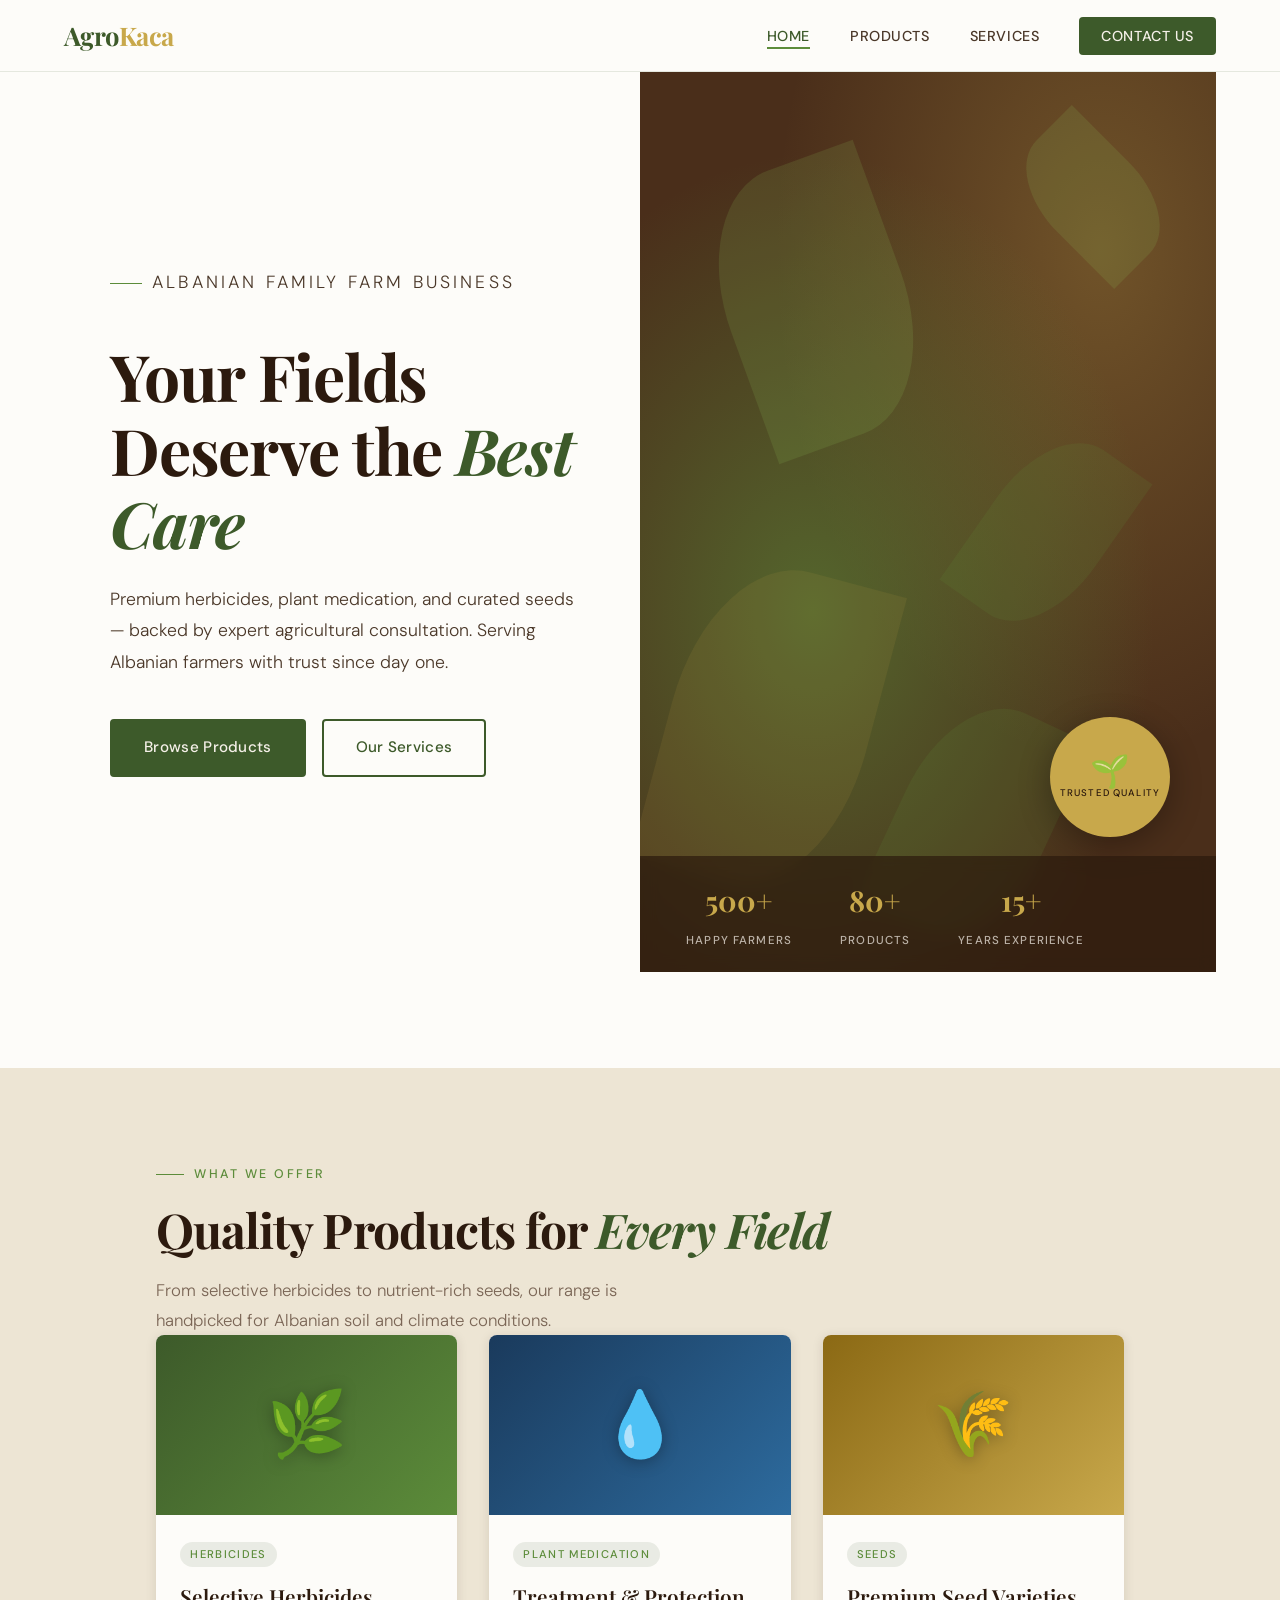
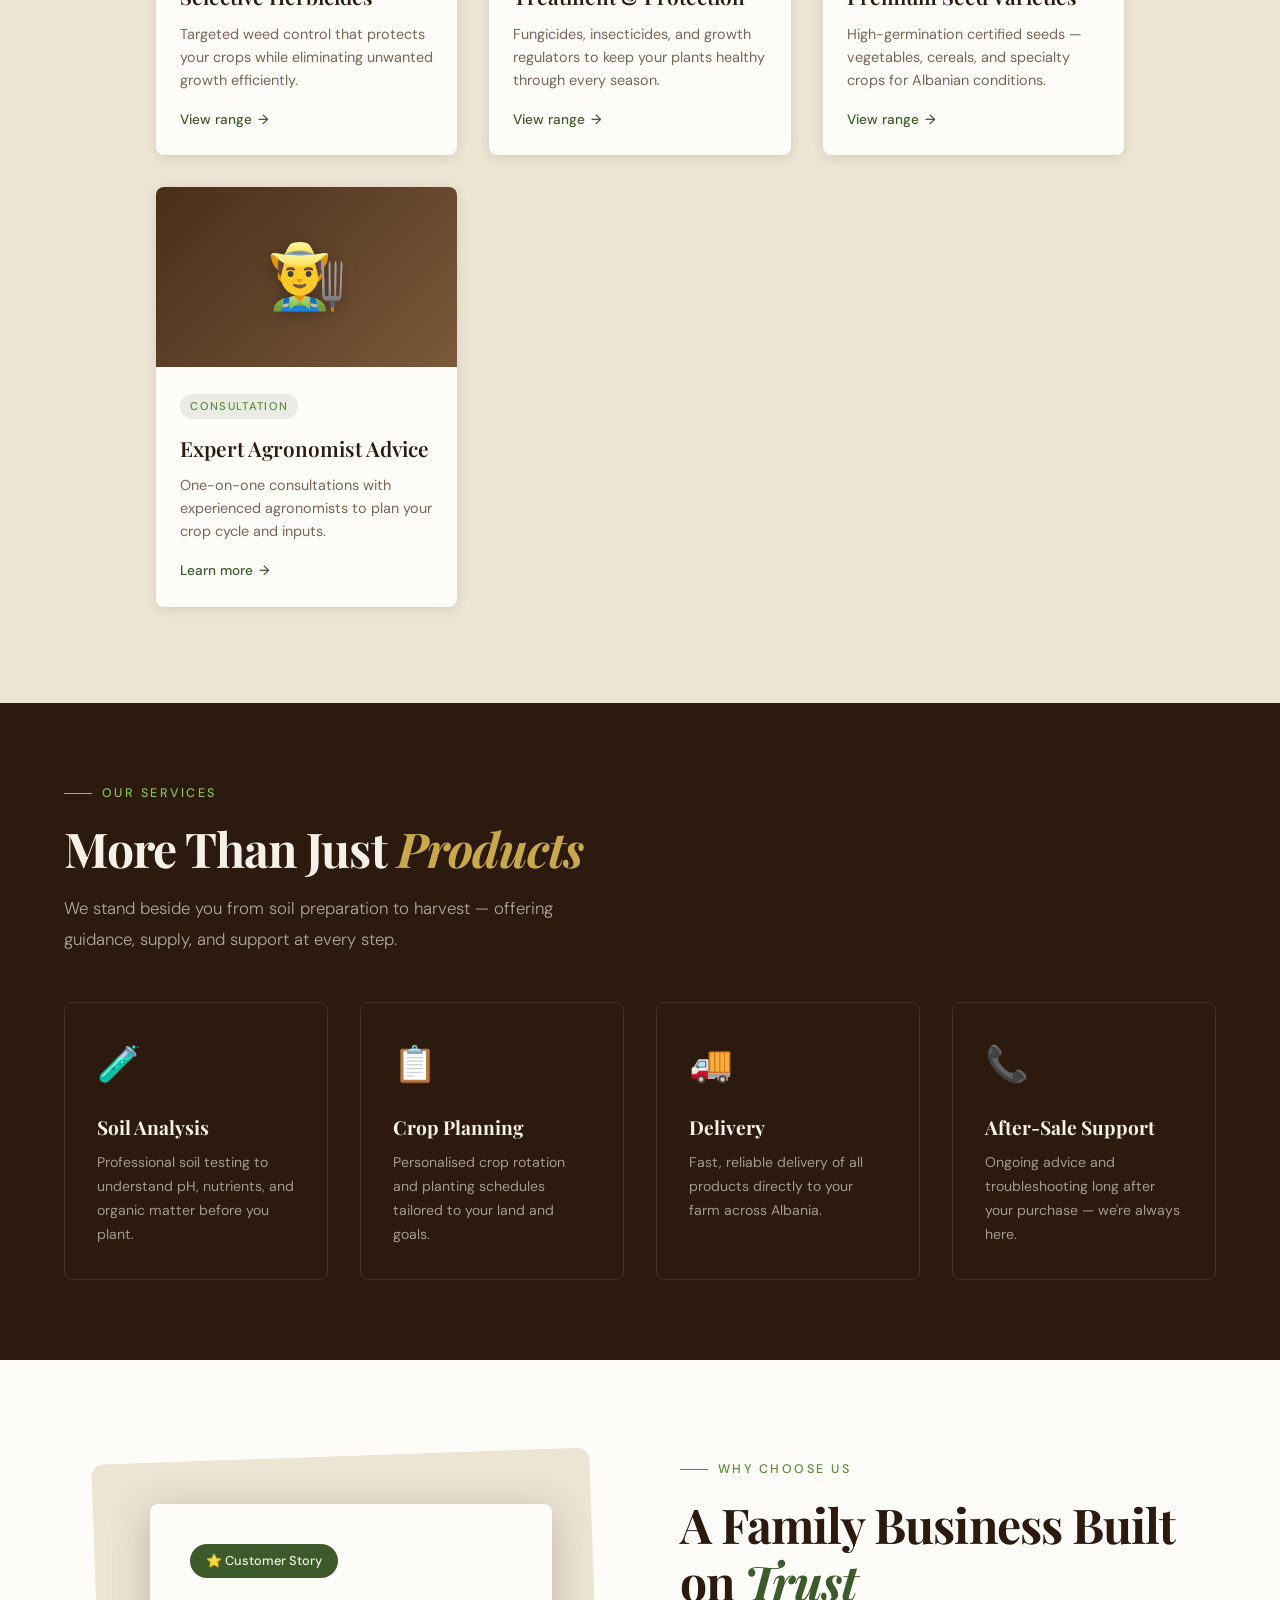
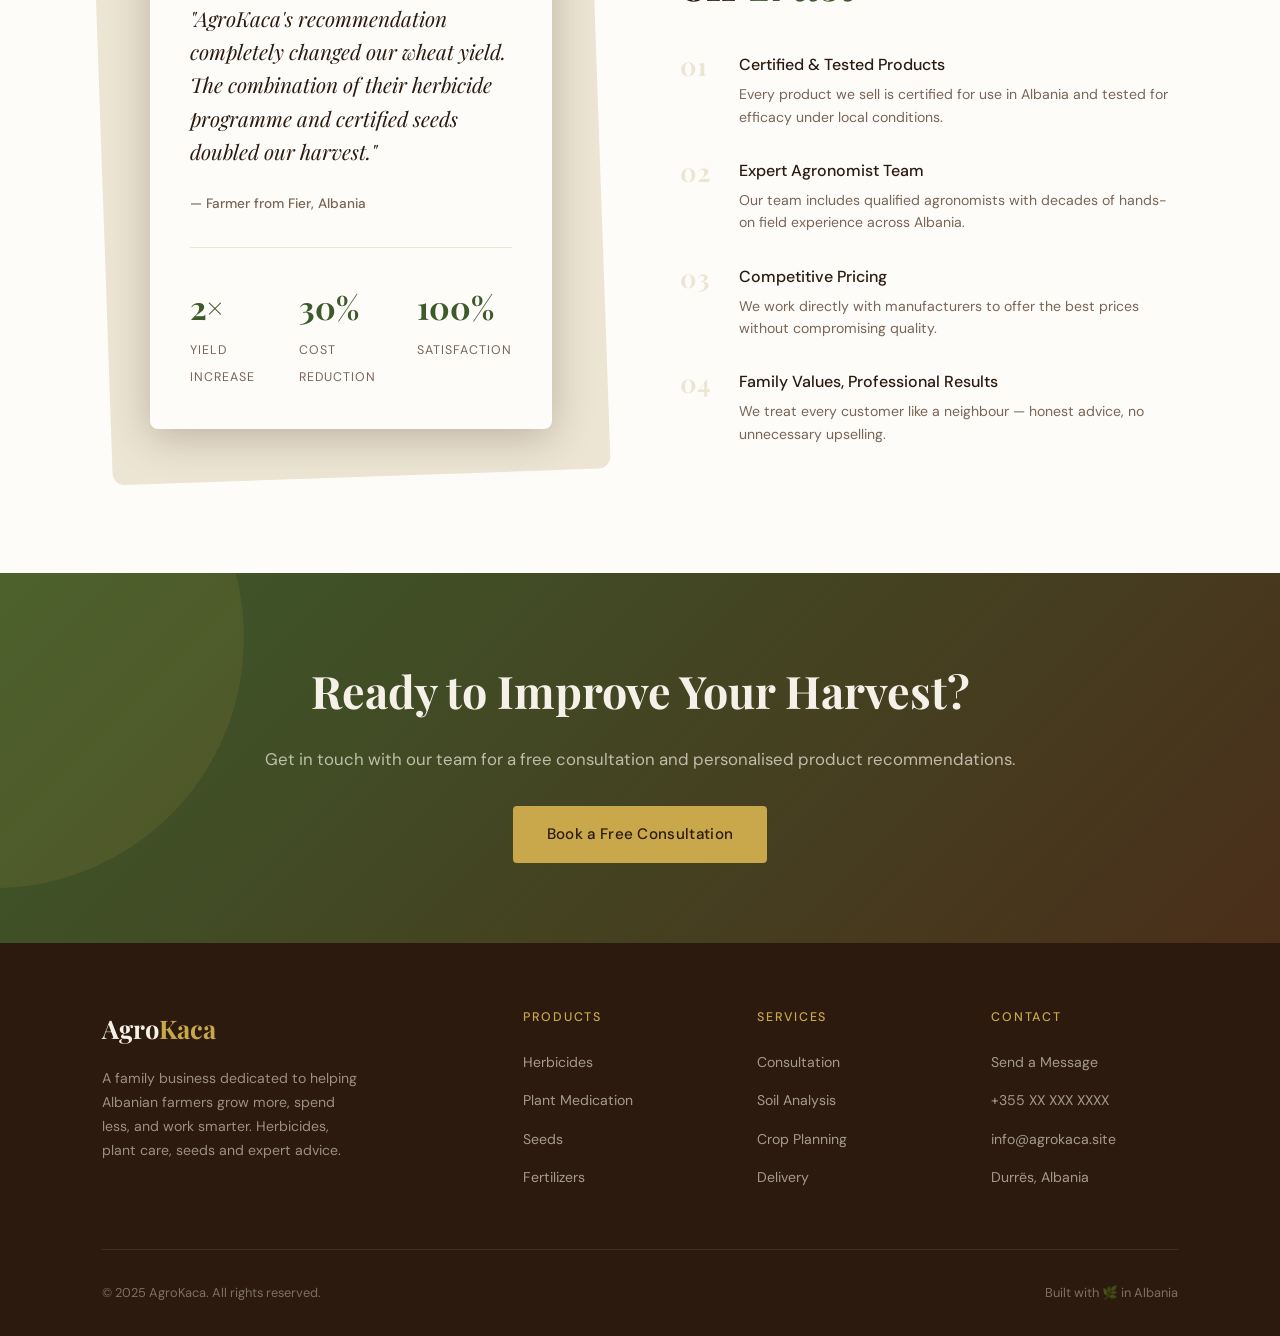
==== index.html @ ea705667 "Add files via upload" ====
<!DOCTYPE html>
<html lang="en">
<head>
  <meta charset="UTF-8" />
  <meta name="viewport" content="width=device-width, initial-scale=1.0" />
  <title>AgroKaca — Herbicides, Plant Care & Seeds</title>
  <meta name="description" content="AgroKaca offers premium herbicides, plant medication, seeds and agricultural consultation services in Albania. Grow better, harvest more." />
  <link rel="stylesheet" href="css/style.css" />
  <link rel="icon" href="data:image/svg+xml,<svg xmlns='http://www.w3.org/2000/svg' viewBox='0 0 100 100'><text y='.9em' font-size='90'>🌿</text></svg>" />
</head>
<body>

  <!-- NAVBAR -->
  <nav>
    <a href="index.html" class="nav-logo">Agro<span>Kaca</span></a>
    <ul class="nav-links">
      <li><a href="index.html">Home</a></li>
      <li><a href="pages/products.html">Products</a></li>
      <li><a href="pages/services.html">Services</a></li>
      <li><a href="pages/contact.html" class="nav-cta">Contact Us</a></li>
    </ul>
    <button class="hamburger" aria-label="Open menu">
      <span></span><span></span><span></span>
    </button>
  </nav>

  <!-- HERO -->
  <section class="hero">
    <div class="hero-text">
      <p class="hero-eyebrow">Albanian Family Farm Business</p>
      <h1>Your Fields Deserve the <em>Best Care</em></h1>
      <p>Premium herbicides, plant medication, and curated seeds — backed by expert agricultural consultation. Serving Albanian farmers with trust since day one.</p>
      <div class="btn-group">
        <a href="pages/products.html" class="btn-primary">Browse Products</a>
        <a href="pages/services.html" class="btn-secondary">Our Services</a>
      </div>
    </div>

    <div class="hero-visual">
      <div class="hero-visual-bg"></div>
      <div class="hero-leaves">
        <div class="leaf-shape"></div>
        <div class="leaf-shape"></div>
        <div class="leaf-shape"></div>
        <div class="leaf-shape"></div>
        <div class="leaf-shape"></div>
      </div>
      <div class="hero-badge">
        <span class="big">🌱</span>
        <span class="small">Trusted Quality</span>
      </div>
      <div class="hero-stat-bar">
        <div class="hero-stat">
          <span class="num">500+</span>
          <span class="label">Happy Farmers</span>
        </div>
        <div class="hero-stat">
          <span class="num">80+</span>
          <span class="label">Products</span>
        </div>
        <div class="hero-stat">
          <span class="num">15+</span>
          <span class="label">Years Experience</span>
        </div>
      </div>
    </div>
  </section>

  <!-- FEATURED PRODUCTS -->
  <section class="products-section">
    <div style="padding: 0 8% 0; max-width: 1400px; margin: 0 auto;">
      <p class="section-label fade-up">What We Offer</p>
      <h2 class="section-title fade-up">Quality Products for <em>Every Field</em></h2>
      <p class="section-sub fade-up">From selective herbicides to nutrient-rich seeds, our range is handpicked for Albanian soil and climate conditions.</p>
    </div>
    <div class="products-grid" style="padding: 0 8%; max-width: 1400px; margin: 0 auto;">
      <a href="pages/products.html#herbicides" class="product-card fade-up">
        <div class="card-visual green"><span class="card-icon">🌿</span></div>
        <div class="card-body">
          <span class="card-tag">Herbicides</span>
          <h3>Selective Herbicides</h3>
          <p>Targeted weed control that protects your crops while eliminating unwanted growth efficiently.</p>
          <span class="card-link">View range</span>
        </div>
      </a>
      <a href="pages/products.html#medication" class="product-card fade-up">
        <div class="card-visual blue"><span class="card-icon">💧</span></div>
        <div class="card-body">
          <span class="card-tag">Plant Medication</span>
          <h3>Treatment & Protection</h3>
          <p>Fungicides, insecticides, and growth regulators to keep your plants healthy through every season.</p>
          <span class="card-link">View range</span>
        </div>
      </a>
      <a href="pages/products.html#seeds" class="product-card fade-up">
        <div class="card-visual wheat"><span class="card-icon">🌾</span></div>
        <div class="card-body">
          <span class="card-tag">Seeds</span>
          <h3>Premium Seed Varieties</h3>
          <p>High-germination certified seeds — vegetables, cereals, and specialty crops for Albanian conditions.</p>
          <span class="card-link">View range</span>
        </div>
      </a>
      <a href="pages/services.html" class="product-card fade-up">
        <div class="card-visual earth"><span class="card-icon">👨‍🌾</span></div>
        <div class="card-body">
          <span class="card-tag">Consultation</span>
          <h3>Expert Agronomist Advice</h3>
          <p>One-on-one consultations with experienced agronomists to plan your crop cycle and inputs.</p>
          <span class="card-link">Learn more</span>
        </div>
      </a>
    </div>
  </section>

  <!-- SERVICES STRIP -->
  <section class="services-strip">
    <p class="section-label fade-up">Our Services</p>
    <h2 class="section-title fade-up">More Than Just <em>Products</em></h2>
    <p class="section-sub fade-up">We stand beside you from soil preparation to harvest — offering guidance, supply, and support at every step.</p>
    <div class="services-grid">
      <div class="service-item fade-up">
        <span class="service-icon">🧪</span>
        <h3>Soil Analysis</h3>
        <p>Professional soil testing to understand pH, nutrients, and organic matter before you plant.</p>
      </div>
      <div class="service-item fade-up">
        <span class="service-icon">📋</span>
        <h3>Crop Planning</h3>
        <p>Personalised crop rotation and planting schedules tailored to your land and goals.</p>
      </div>
      <div class="service-item fade-up">
        <span class="service-icon">🚚</span>
        <h3>Delivery</h3>
        <p>Fast, reliable delivery of all products directly to your farm across Albania.</p>
      </div>
      <div class="service-item fade-up">
        <span class="service-icon">📞</span>
        <h3>After-Sale Support</h3>
        <p>Ongoing advice and troubleshooting long after your purchase — we're always here.</p>
      </div>
    </div>
  </section>

  <!-- WHY US -->
  <section class="why-us">
    <div class="why-us-visual fade-up">
      <div class="why-us-bg"></div>
      <div class="why-us-content-box">
        <div class="why-badge">⭐ Customer Story</div>
        <p class="why-quote">"AgroKaca's recommendation completely changed our wheat yield. The combination of their herbicide programme and certified seeds doubled our harvest."</p>
        <p class="why-author">— Farmer from Fier, Albania</p>
        <div class="why-stats">
          <div class="why-stat">
            <span class="n">2×</span>
            <span class="l">Yield increase</span>
          </div>
          <div class="why-stat">
            <span class="n">30%</span>
            <span class="l">Cost reduction</span>
          </div>
          <div class="why-stat">
            <span class="n">100%</span>
            <span class="l">Satisfaction</span>
          </div>
        </div>
      </div>
    </div>

    <div>
      <p class="section-label fade-up">Why Choose Us</p>
      <h2 class="section-title fade-up">A Family Business Built on <em>Trust</em></h2>
      <ul class="reasons-list">
        <li class="fade-up">
          <span class="reason-num">01</span>
          <div class="reason-text">
            <h4>Certified & Tested Products</h4>
            <p>Every product we sell is certified for use in Albania and tested for efficacy under local conditions.</p>
          </div>
        </li>
        <li class="fade-up">
          <span class="reason-num">02</span>
          <div class="reason-text">
            <h4>Expert Agronomist Team</h4>
            <p>Our team includes qualified agronomists with decades of hands-on field experience across Albania.</p>
          </div>
        </li>
        <li class="fade-up">
          <span class="reason-num">03</span>
          <div class="reason-text">
            <h4>Competitive Pricing</h4>
            <p>We work directly with manufacturers to offer the best prices without compromising quality.</p>
          </div>
        </li>
        <li class="fade-up">
          <span class="reason-num">04</span>
          <div class="reason-text">
            <h4>Family Values, Professional Results</h4>
            <p>We treat every customer like a neighbour — honest advice, no unnecessary upselling.</p>
          </div>
        </li>
      </ul>
    </div>
  </section>

  <!-- CTA -->
  <div class="cta-banner">
    <h2>Ready to Improve Your Harvest?</h2>
    <p>Get in touch with our team for a free consultation and personalised product recommendations.</p>
    <a href="pages/contact.html" class="btn-primary">Book a Free Consultation</a>
  </div>

  <!-- FOOTER -->
  <footer>
    <div class="footer-grid">
      <div class="footer-brand">
        <span class="logo">Agro<span>Kaca</span></span>
        <p>A family business dedicated to helping Albanian farmers grow more, spend less, and work smarter. Herbicides, plant care, seeds and expert advice.</p>
      </div>
      <div class="footer-col">
        <h4>Products</h4>
        <ul>
          <li><a href="pages/products.html#herbicides">Herbicides</a></li>
          <li><a href="pages/products.html#medication">Plant Medication</a></li>
          <li><a href="pages/products.html#seeds">Seeds</a></li>
          <li><a href="pages/products.html#fertilizers">Fertilizers</a></li>
        </ul>
      </div>
      <div class="footer-col">
        <h4>Services</h4>
        <ul>
          <li><a href="pages/services.html#consultation">Consultation</a></li>
          <li><a href="pages/services.html#soil">Soil Analysis</a></li>
          <li><a href="pages/services.html#planning">Crop Planning</a></li>
          <li><a href="pages/services.html#delivery">Delivery</a></li>
        </ul>
      </div>
      <div class="footer-col">
        <h4>Contact</h4>
        <ul>
          <li><a href="pages/contact.html">Send a Message</a></li>
          <li><a href="tel:+355">+355 XX XXX XXXX</a></li>
          <li><a href="mailto:info@agrokaca.site">info@agrokaca.site</a></li>
          <li><a href="#">Durrës, Albania</a></li>
        </ul>
      </div>
    </div>
    <div class="footer-bottom">
      <span>© 2025 AgroKaca. All rights reserved.</span>
      <span>Built with 🌿 in Albania</span>
    </div>
  </footer>

  <script src="js/main.js"></script>
</body>
</html>
---- css/style.css ----
@import url('https://fonts.googleapis.com/css2?family=Playfair+Display:ital,wght@0,400;0,600;0,700;1,400&family=DM+Sans:wght@300;400;500&display=swap');

:root {
  --soil: #2C1A0E;
  --bark: #4A2E1A;
  --moss: #3D5A2A;
  --leaf: #5C8C3A;
  --sprout: #8BBF5A;
  --wheat: #C8A84B;
  --cream: #F5F0E8;
  --parchment: #EDE5D4;
  --white: #FDFCF9;
  --text-dark: #1C1409;
  --text-mid: #4A3728;
  --text-light: #7A6555;
  --shadow: rgba(44, 26, 14, 0.12);
  --shadow-deep: rgba(44, 26, 14, 0.25);
}

*, *::before, *::after { box-sizing: border-box; margin: 0; padding: 0; }

html { scroll-behavior: smooth; }

body {
  font-family: 'DM Sans', sans-serif;
  background: var(--white);
  color: var(--text-dark);
  line-height: 1.7;
  font-weight: 400;
}

/* ── NAVBAR ─────────────────────────────────── */
nav {
  position: fixed;
  top: 0; left: 0; right: 0;
  z-index: 100;
  padding: 0 5%;
  display: flex;
  align-items: center;
  justify-content: space-between;
  height: 72px;
  background: rgba(253, 252, 249, 0.92);
  backdrop-filter: blur(12px);
  border-bottom: 1px solid rgba(61, 90, 42, 0.12);
  transition: box-shadow 0.3s;
}
nav.scrolled { box-shadow: 0 4px 24px var(--shadow); }

.nav-logo {
  font-family: 'Playfair Display', serif;
  font-size: 1.6rem;
  font-weight: 700;
  color: var(--moss);
  text-decoration: none;
  letter-spacing: -0.02em;
}
.nav-logo span { color: var(--wheat); }

.nav-links {
  display: flex;
  gap: 2.5rem;
  list-style: none;
}
.nav-links a {
  text-decoration: none;
  font-size: 0.9rem;
  font-weight: 500;
  color: var(--text-mid);
  letter-spacing: 0.04em;
  text-transform: uppercase;
  transition: color 0.2s;
  position: relative;
}
.nav-links a::after {
  content: '';
  position: absolute;
  bottom: -4px; left: 0;
  width: 0; height: 2px;
  background: var(--leaf);
  transition: width 0.3s;
}
.nav-links a:hover { color: var(--moss); }
.nav-links a:hover::after, .nav-links a.active::after { width: 100%; }
.nav-links a.active { color: var(--moss); }

.nav-cta {
  background: var(--moss);
  color: var(--cream) !important;
  padding: 10px 22px;
  border-radius: 4px;
  transition: background 0.2s !important;
}
.nav-cta::after { display: none !important; }
.nav-cta:hover { background: var(--bark) !important; color: var(--cream) !important; }

.hamburger {
  display: none;
  flex-direction: column;
  gap: 5px;
  cursor: pointer;
  background: none;
  border: none;
  padding: 6px;
}
.hamburger span {
  display: block;
  width: 24px; height: 2px;
  background: var(--moss);
  transition: all 0.3s;
}

/* ── HERO ───────────────────────────────────── */
.hero {
  min-height: 100vh;
  display: grid;
  grid-template-columns: 1fr 1fr;
  align-items: center;
  padding-top: 72px;
  overflow: hidden;
}

.hero-text {
  padding: 6rem 5% 6rem 8%;
}

.hero-eyebrow {
  font-size: 0.8rem;
  font-weight: 500;
  letter-spacing: 0.18em;
  text-transform: uppercase;
  color: var(--leaf);
  margin-bottom: 1.2rem;
  display: flex;
  align-items: center;
  gap: 10px;
}
.hero-eyebrow::before {
  content: '';
  display: block;
  width: 32px; height: 1px;
  background: var(--leaf);
}

.hero h1 {
  font-family: 'Playfair Display', serif;
  font-size: clamp(2.6rem, 5vw, 4rem);
  font-weight: 700;
  line-height: 1.15;
  color: var(--soil);
  margin-bottom: 1.5rem;
  letter-spacing: -0.02em;
}
.hero h1 em {
  font-style: italic;
  color: var(--moss);
}

.hero p {
  font-size: 1.1rem;
  color: var(--text-mid);
  max-width: 480px;
  margin-bottom: 2.5rem;
  line-height: 1.8;
  font-weight: 300;
}

.btn-group { display: flex; gap: 1rem; flex-wrap: wrap; }

.btn-primary {
  display: inline-block;
  background: var(--moss);
  color: var(--cream);
  padding: 14px 32px;
  border-radius: 4px;
  text-decoration: none;
  font-weight: 500;
  font-size: 0.95rem;
  letter-spacing: 0.02em;
  transition: background 0.25s, transform 0.2s;
  border: 2px solid var(--moss);
}
.btn-primary:hover { background: var(--bark); border-color: var(--bark); transform: translateY(-1px); }

.btn-secondary {
  display: inline-block;
  background: transparent;
  color: var(--moss);
  padding: 14px 32px;
  border-radius: 4px;
  text-decoration: none;
  font-weight: 500;
  font-size: 0.95rem;
  letter-spacing: 0.02em;
  transition: all 0.25s;
  border: 2px solid var(--moss);
}
.btn-secondary:hover { background: var(--moss); color: var(--cream); transform: translateY(-1px); }

.hero-visual {
  position: relative;
  height: 100vh;
  background: var(--moss);
  overflow: hidden;
}

.hero-visual-bg {
  position: absolute;
  inset: 0;
  background:
    radial-gradient(ellipse at 30% 60%, rgba(92,140,58,0.6) 0%, transparent 60%),
    radial-gradient(ellipse at 80% 20%, rgba(200,168,75,0.3) 0%, transparent 50%),
    var(--bark);
}

.hero-leaves {
  position: absolute;
  inset: 0;
  overflow: hidden;
}

.leaf-shape {
  position: absolute;
  border-radius: 50% 0 50% 0;
  opacity: 0.15;
  animation: sway 6s ease-in-out infinite;
}
.leaf-shape:nth-child(1) { width:180px; height:280px; background:var(--sprout); top:10%; left:15%; animation-delay:0s; transform:rotate(-20deg); }
.leaf-shape:nth-child(2) { width:120px; height:200px; background:var(--leaf); top:40%; left:60%; animation-delay:1.5s; transform:rotate(35deg); }
.leaf-shape:nth-child(3) { width:200px; height:320px; background:var(--wheat); top:55%; left:5%; animation-delay:3s; transform:rotate(15deg); opacity:0.1; }
.leaf-shape:nth-child(4) { width:100px; height:160px; background:var(--sprout); top:5%; left:70%; animation-delay:2s; transform:rotate(-45deg); }
.leaf-shape:nth-child(5) { width:150px; height:240px; background:var(--leaf); top:70%; left:45%; animation-delay:4s; transform:rotate(25deg); }

@keyframes sway {
  0%, 100% { transform: rotate(var(--r, -20deg)) translateY(0); }
  50% { transform: rotate(var(--r, -20deg)) translateY(-12px); }
}

.hero-badge {
  position: absolute;
  bottom: 15%;
  right: 8%;
  background: var(--wheat);
  color: var(--soil);
  width: 120px; height: 120px;
  border-radius: 50%;
  display: flex;
  flex-direction: column;
  align-items: center;
  justify-content: center;
  text-align: center;
  font-family: 'Playfair Display', serif;
  animation: spin-slow 20s linear infinite;
  box-shadow: 0 8px 32px rgba(0,0,0,0.3);
}
.hero-badge .big { font-size: 2rem; font-weight: 700; line-height: 1; }
.hero-badge .small { font-size: 0.6rem; letter-spacing: 0.12em; text-transform: uppercase; font-family: 'DM Sans', sans-serif; font-weight: 500; }

@keyframes spin-slow { from { transform: rotate(0deg); } to { transform: rotate(360deg); } }

.hero-stat-bar {
  position: absolute;
  bottom: 0; left: 0; right: 0;
  background: rgba(44, 26, 14, 0.7);
  backdrop-filter: blur(8px);
  padding: 20px 8%;
  display: flex;
  gap: 3rem;
}
.hero-stat { text-align: center; }
.hero-stat .num {
  font-family: 'Playfair Display', serif;
  font-size: 1.8rem;
  font-weight: 700;
  color: var(--wheat);
  display: block;
}
.hero-stat .label {
  font-size: 0.72rem;
  color: rgba(245,240,232,0.7);
  text-transform: uppercase;
  letter-spacing: 0.1em;
  font-weight: 500;
}

/* ── SECTION SCAFFOLDING ─────────────────────── */
section { padding: 6rem 5%; }

.section-label {
  font-size: 0.78rem;
  font-weight: 500;
  letter-spacing: 0.2em;
  text-transform: uppercase;
  color: var(--leaf);
  margin-bottom: 1rem;
  display: flex;
  align-items: center;
  gap: 10px;
}
.section-label::before {
  content: '';
  display: block;
  width: 28px; height: 1px;
  background: var(--leaf);
}

.section-title {
  font-family: 'Playfair Display', serif;
  font-size: clamp(2rem, 4vw, 3rem);
  font-weight: 700;
  color: var(--soil);
  line-height: 1.2;
  letter-spacing: -0.02em;
  margin-bottom: 1rem;
}
.section-title em { font-style: italic; color: var(--moss); }

.section-sub {
  font-size: 1.05rem;
  color: var(--text-light);
  max-width: 540px;
  line-height: 1.8;
  font-weight: 300;
}

/* ── PRODUCT CARDS ───────────────────────────── */
.products-section { background: var(--parchment); }

.products-grid {
  display: grid;
  grid-template-columns: repeat(auto-fit, minmax(260px, 1fr));
  gap: 2rem;
  margin-top: 3.5rem;
}

.product-card {
  background: var(--white);
  border-radius: 8px;
  overflow: hidden;
  box-shadow: 0 2px 12px var(--shadow);
  transition: transform 0.3s, box-shadow 0.3s;
  text-decoration: none;
  color: inherit;
  display: block;
}
.product-card:hover { transform: translateY(-6px); box-shadow: 0 12px 40px var(--shadow-deep); }

.card-visual {
  height: 180px;
  display: flex;
  align-items: center;
  justify-content: center;
  font-size: 4rem;
  position: relative;
  overflow: hidden;
}
.card-visual.green { background: linear-gradient(135deg, #3D5A2A 0%, #5C8C3A 100%); }
.card-visual.wheat { background: linear-gradient(135deg, #8B6914 0%, #C8A84B 100%); }
.card-visual.blue  { background: linear-gradient(135deg, #1A3A5C 0%, #2D6B9E 100%); }
.card-visual.earth { background: linear-gradient(135deg, #4A2E1A 0%, #7A5A3A 100%); }

.card-icon { position: relative; z-index: 1; filter: drop-shadow(0 2px 8px rgba(0,0,0,0.3)); }

.card-body { padding: 1.5rem; }
.card-tag {
  display: inline-block;
  font-size: 0.7rem;
  font-weight: 500;
  letter-spacing: 0.12em;
  text-transform: uppercase;
  color: var(--leaf);
  background: rgba(61, 90, 42, 0.1);
  padding: 3px 10px;
  border-radius: 20px;
  margin-bottom: 0.75rem;
}
.card-body h3 {
  font-family: 'Playfair Display', serif;
  font-size: 1.3rem;
  font-weight: 600;
  color: var(--soil);
  margin-bottom: 0.5rem;
}
.card-body p {
  font-size: 0.9rem;
  color: var(--text-light);
  line-height: 1.6;
  margin-bottom: 1rem;
}
.card-link {
  font-size: 0.85rem;
  font-weight: 500;
  color: var(--moss);
  text-decoration: none;
  display: flex;
  align-items: center;
  gap: 6px;
  transition: gap 0.2s;
}
.card-link::after { content: '→'; }
.product-card:hover .card-link { gap: 10px; }

/* ── SERVICES STRIP ──────────────────────────── */
.services-strip {
  background: var(--soil);
  color: var(--cream);
  padding: 5rem 5%;
}
.services-strip .section-label { color: var(--sprout); }
.services-strip .section-label::before { background: var(--sprout); }
.services-strip .section-title { color: var(--cream); }
.services-strip .section-title em { color: var(--wheat); }
.services-strip .section-sub { color: rgba(245,240,232,0.65); }

.services-grid {
  display: grid;
  grid-template-columns: repeat(auto-fit, minmax(220px, 1fr));
  gap: 2rem;
  margin-top: 3rem;
}

.service-item {
  padding: 2rem;
  border: 1px solid rgba(255,255,255,0.1);
  border-radius: 8px;
  transition: border-color 0.3s, background 0.3s;
}
.service-item:hover { border-color: var(--wheat); background: rgba(200,168,75,0.06); }

.service-icon { font-size: 2.2rem; margin-bottom: 1rem; display: block; }
.service-item h3 {
  font-family: 'Playfair Display', serif;
  font-size: 1.2rem;
  color: var(--cream);
  margin-bottom: 0.5rem;
}
.service-item p { font-size: 0.88rem; color: rgba(245,240,232,0.6); line-height: 1.7; }

/* ── WHY US ──────────────────────────────────── */
.why-us {
  display: grid;
  grid-template-columns: 1fr 1fr;
  gap: 5rem;
  align-items: center;
  padding: 6rem 8%;
}

.why-us-visual {
  position: relative;
  padding: 3rem;
}
.why-us-bg {
  position: absolute;
  inset: 0;
  background: var(--parchment);
  border-radius: 12px;
  transform: rotate(-2deg);
}
.why-us-content-box {
  position: relative;
  background: var(--white);
  border-radius: 8px;
  padding: 2.5rem;
  box-shadow: 0 8px 40px var(--shadow-deep);
}
.why-badge {
  display: inline-flex;
  align-items: center;
  gap: 8px;
  background: var(--moss);
  color: var(--cream);
  padding: 6px 16px;
  border-radius: 20px;
  font-size: 0.8rem;
  font-weight: 500;
  margin-bottom: 1.5rem;
}
.why-quote {
  font-family: 'Playfair Display', serif;
  font-size: 1.3rem;
  font-style: italic;
  color: var(--soil);
  line-height: 1.6;
  margin-bottom: 1.5rem;
}
.why-author {
  font-size: 0.85rem;
  color: var(--text-light);
  font-weight: 500;
}
.why-stats {
  display: flex;
  gap: 2rem;
  margin-top: 2rem;
  padding-top: 2rem;
  border-top: 1px solid var(--parchment);
}
.why-stat .n {
  font-family: 'Playfair Display', serif;
  font-size: 2rem;
  font-weight: 700;
  color: var(--moss);
  display: block;
}
.why-stat .l { font-size: 0.78rem; color: var(--text-light); text-transform: uppercase; letter-spacing: 0.08em; }

.reasons-list { list-style: none; margin-top: 2.5rem; }
.reasons-list li {
  display: flex;
  gap: 1.2rem;
  margin-bottom: 1.8rem;
  align-items: flex-start;
}
.reason-num {
  font-family: 'Playfair Display', serif;
  font-size: 1.6rem;
  font-weight: 700;
  color: var(--parchment);
  line-height: 1;
  min-width: 2.5rem;
  padding-top: 2px;
}
.reason-text h4 { font-size: 1rem; font-weight: 500; color: var(--soil); margin-bottom: 0.3rem; }
.reason-text p { font-size: 0.88rem; color: var(--text-light); line-height: 1.6; }

/* ── CTA BANNER ──────────────────────────────── */
.cta-banner {
  background: linear-gradient(135deg, var(--moss) 0%, var(--bark) 100%);
  padding: 5rem 8%;
  text-align: center;
  position: relative;
  overflow: hidden;
}
.cta-banner::before {
  content: '';
  position: absolute;
  top: -50%; left: -20%;
  width: 500px; height: 500px;
  border-radius: 50%;
  background: rgba(200,168,75,0.1);
}
.cta-banner h2 {
  font-family: 'Playfair Display', serif;
  font-size: clamp(1.8rem, 3.5vw, 2.8rem);
  color: var(--cream);
  margin-bottom: 1rem;
  position: relative;
}
.cta-banner p { color: rgba(245,240,232,0.7); margin-bottom: 2rem; font-size: 1.05rem; position: relative; }
.cta-banner .btn-primary {
  background: var(--wheat);
  color: var(--soil);
  border-color: var(--wheat);
  position: relative;
}
.cta-banner .btn-primary:hover { background: #e0bc58; border-color: #e0bc58; }

/* ── FOOTER ──────────────────────────────────── */
footer {
  background: var(--soil);
  color: var(--cream);
  padding: 4rem 8% 2rem;
}
.footer-grid {
  display: grid;
  grid-template-columns: 2fr 1fr 1fr 1fr;
  gap: 3rem;
  padding-bottom: 3rem;
  border-bottom: 1px solid rgba(255,255,255,0.1);
  margin-bottom: 2rem;
}
.footer-brand .logo {
  font-family: 'Playfair Display', serif;
  font-size: 1.6rem;
  font-weight: 700;
  color: var(--cream);
  display: block;
  margin-bottom: 1rem;
}
.footer-brand .logo span { color: var(--wheat); }
.footer-brand p { font-size: 0.88rem; color: rgba(245,240,232,0.55); line-height: 1.7; max-width: 260px; }
.footer-col h4 { font-size: 0.78rem; font-weight: 500; text-transform: uppercase; letter-spacing: 0.14em; color: var(--wheat); margin-bottom: 1.2rem; }
.footer-col ul { list-style: none; }
.footer-col li { margin-bottom: 0.7rem; }
.footer-col a { font-size: 0.88rem; color: rgba(245,240,232,0.6); text-decoration: none; transition: color 0.2s; }
.footer-col a:hover { color: var(--cream); }
.footer-bottom { display: flex; justify-content: space-between; align-items: center; font-size: 0.8rem; color: rgba(245,240,232,0.4); }

/* ── PAGE HEADER ─────────────────────────────── */
.page-header {
  padding: 10rem 8% 5rem;
  background: linear-gradient(160deg, var(--parchment) 0%, var(--cream) 100%);
  position: relative;
  overflow: hidden;
}
.page-header::after {
  content: '';
  position: absolute;
  bottom: 0; right: 0;
  width: 300px; height: 300px;
  background: radial-gradient(circle, rgba(61,90,42,0.08) 0%, transparent 70%);
}
.page-header-label { font-size: 0.78rem; font-weight: 500; letter-spacing: 0.2em; text-transform: uppercase; color: var(--leaf); margin-bottom: 1rem; }
.page-header h1 {
  font-family: 'Playfair Display', serif;
  font-size: clamp(2.2rem, 5vw, 3.5rem);
  font-weight: 700;
  color: var(--soil);
  line-height: 1.2;
  letter-spacing: -0.02em;
  margin-bottom: 1rem;
}
.page-header h1 em { font-style: italic; color: var(--moss); }
.page-header p { font-size: 1.1rem; color: var(--text-mid); max-width: 560px; font-weight: 300; }

/* ── PRODUCTS PAGE ───────────────────────────── */
.filter-bar {
  display: flex;
  gap: 0.75rem;
  flex-wrap: wrap;
  margin-bottom: 3rem;
  padding: 0 8%;
}
.filter-btn {
  padding: 8px 20px;
  border-radius: 20px;
  border: 1.5px solid var(--parchment);
  background: transparent;
  color: var(--text-mid);
  font-family: 'DM Sans', sans-serif;
  font-size: 0.85rem;
  font-weight: 500;
  cursor: pointer;
  transition: all 0.2s;
}
.filter-btn:hover, .filter-btn.active { background: var(--moss); color: var(--cream); border-color: var(--moss); }

.products-full-grid {
  display: grid;
  grid-template-columns: repeat(auto-fill, minmax(280px, 1fr));
  gap: 2rem;
  padding: 0 8% 6rem;
}

.product-full-card {
  background: var(--white);
  border: 1px solid var(--parchment);
  border-radius: 8px;
  overflow: hidden;
  transition: transform 0.3s, box-shadow 0.3s;
}
.product-full-card:hover { transform: translateY(-4px); box-shadow: 0 12px 40px var(--shadow); }
.product-img-area {
  height: 200px;
  display: flex;
  align-items: center;
  justify-content: center;
  font-size: 5rem;
}
.product-img-area.green { background: linear-gradient(135deg,#3D5A2A,#5C8C3A); }
.product-img-area.wheat { background: linear-gradient(135deg,#8B6914,#C8A84B); }
.product-img-area.blue  { background: linear-gradient(135deg,#1A3A5C,#2D6B9E); }
.product-img-area.earth { background: linear-gradient(135deg,#4A2E1A,#7A5A3A); }
.product-img-area.teal  { background: linear-gradient(135deg,#1A4A3A,#2D8B6E); }
.product-img-area.red   { background: linear-gradient(135deg,#4A1A1A,#8B3A2A); }

.product-full-card .card-body { padding: 1.4rem; }
.product-full-card h3 { font-family: 'Playfair Display', serif; font-size: 1.2rem; color: var(--soil); margin: 0.5rem 0 0.4rem; }
.product-full-card p { font-size: 0.875rem; color: var(--text-light); line-height: 1.6; }

/* ── SERVICES PAGE ───────────────────────────── */
.services-detail { padding: 4rem 8% 6rem; }

.service-full {
  display: grid;
  grid-template-columns: 1fr 2fr;
  gap: 3rem;
  align-items: start;
  padding: 3rem 0;
  border-bottom: 1px solid var(--parchment);
}
.service-full:last-child { border-bottom: none; }
.service-icon-big {
  width: 100px; height: 100px;
  background: var(--parchment);
  border-radius: 50%;
  display: flex;
  align-items: center;
  justify-content: center;
  font-size: 2.8rem;
}
.service-full-text h2 { font-family: 'Playfair Display', serif; font-size: 1.6rem; color: var(--soil); margin-bottom: 0.75rem; }
.service-full-text p { color: var(--text-mid); line-height: 1.8; margin-bottom: 1rem; }
.service-list { list-style: none; margin-top: 1rem; }
.service-list li {
  display: flex;
  align-items: center;
  gap: 10px;
  font-size: 0.9rem;
  color: var(--text-mid);
  margin-bottom: 0.5rem;
}
.service-list li::before { content: '✓'; color: var(--leaf); font-weight: 700; }

/* ── CONTACT PAGE ────────────────────────────── */
.contact-layout {
  display: grid;
  grid-template-columns: 1fr 1.4fr;
  gap: 4rem;
  padding: 4rem 8% 6rem;
  align-items: start;
}

.contact-info h2 { font-family: 'Playfair Display', serif; font-size: 1.8rem; color: var(--soil); margin-bottom: 1rem; }
.contact-info p { color: var(--text-mid); line-height: 1.8; font-weight: 300; margin-bottom: 2rem; }

.contact-detail {
  display: flex;
  gap: 1rem;
  align-items: flex-start;
  margin-bottom: 1.5rem;
}
.contact-detail-icon {
  width: 44px; height: 44px;
  background: var(--parchment);
  border-radius: 8px;
  display: flex;
  align-items: center;
  justify-content: center;
  font-size: 1.3rem;
  flex-shrink: 0;
}
.contact-detail h4 { font-size: 0.8rem; text-transform: uppercase; letter-spacing: 0.1em; color: var(--leaf); margin-bottom: 0.2rem; }
.contact-detail p { font-size: 0.9rem; color: var(--text-mid); margin: 0; }

.contact-form {
  background: var(--parchment);
  padding: 3rem;
  border-radius: 12px;
}
.contact-form h3 { font-family: 'Playfair Display', serif; font-size: 1.5rem; color: var(--soil); margin-bottom: 0.5rem; }
.contact-form .form-sub { font-size: 0.9rem; color: var(--text-light); margin-bottom: 2rem; }

.form-group { margin-bottom: 1.4rem; }
.form-group label { display: block; font-size: 0.82rem; font-weight: 500; color: var(--text-mid); margin-bottom: 0.5rem; text-transform: uppercase; letter-spacing: 0.06em; }
.form-group input,
.form-group select,
.form-group textarea {
  width: 100%;
  padding: 12px 16px;
  background: var(--white);
  border: 1.5px solid transparent;
  border-radius: 6px;
  font-family: 'DM Sans', sans-serif;
  font-size: 0.95rem;
  color: var(--text-dark);
  transition: border-color 0.2s;
  outline: none;
}
.form-group input:focus,
.form-group select:focus,
.form-group textarea:focus { border-color: var(--moss); }
.form-group textarea { min-height: 120px; resize: vertical; }

.form-row { display: grid; grid-template-columns: 1fr 1fr; gap: 1rem; }

.submit-btn {
  width: 100%;
  padding: 14px;
  background: var(--moss);
  color: var(--cream);
  border: none;
  border-radius: 6px;
  font-family: 'DM Sans', sans-serif;
  font-size: 1rem;
  font-weight: 500;
  cursor: pointer;
  transition: background 0.2s, transform 0.2s;
  letter-spacing: 0.02em;
  margin-top: 0.5rem;
}
.submit-btn:hover { background: var(--bark); transform: translateY(-1px); }

/* ── ANIMATIONS ──────────────────────────────── */
.fade-up {
  opacity: 0;
  transform: translateY(30px);
  transition: opacity 0.6s ease, transform 0.6s ease;
}
.fade-up.visible {
  opacity: 1;
  transform: translateY(0);
}

/* ── RESPONSIVE ──────────────────────────────── */
@media (max-width: 900px) {
  .hero { grid-template-columns: 1fr; }
  .hero-visual { height: 360px; }
  .why-us { grid-template-columns: 1fr; padding: 5rem 5%; }
  .footer-grid { grid-template-columns: 1fr 1fr; }
  .contact-layout { grid-template-columns: 1fr; }
  .service-full { grid-template-columns: 1fr; }
}

@media (max-width: 640px) {
  .nav-links { display: none; }
  .nav-links.open { display: flex; flex-direction: column; position: fixed; top: 72px; left: 0; right: 0; background: var(--white); padding: 1.5rem 5%; box-shadow: 0 8px 24px var(--shadow); gap: 1.5rem; }
  .hamburger { display: flex; }
  .footer-grid { grid-template-columns: 1fr; }
  .form-row { grid-template-columns: 1fr; }
  .hero-text { padding: 4rem 5%; }
  .hero-stat-bar { flex-wrap: wrap; gap: 1.5rem; }
}
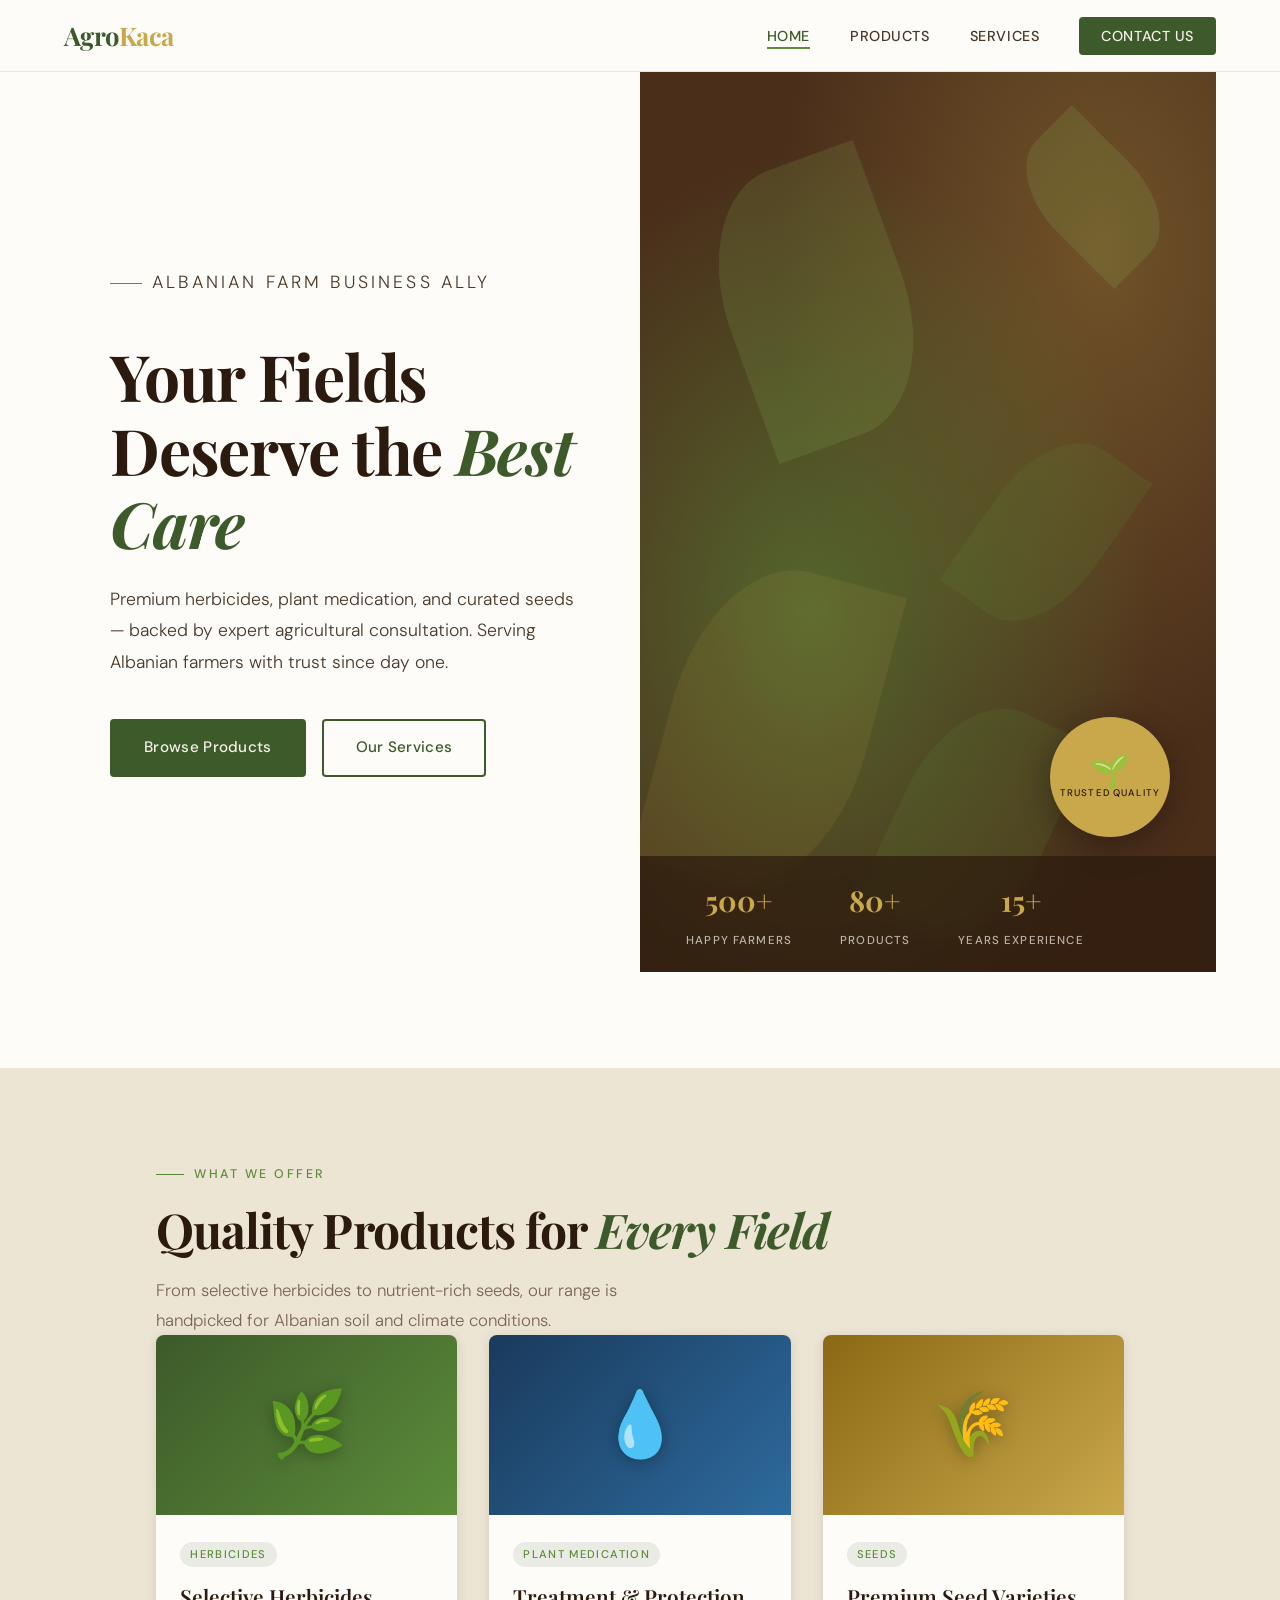
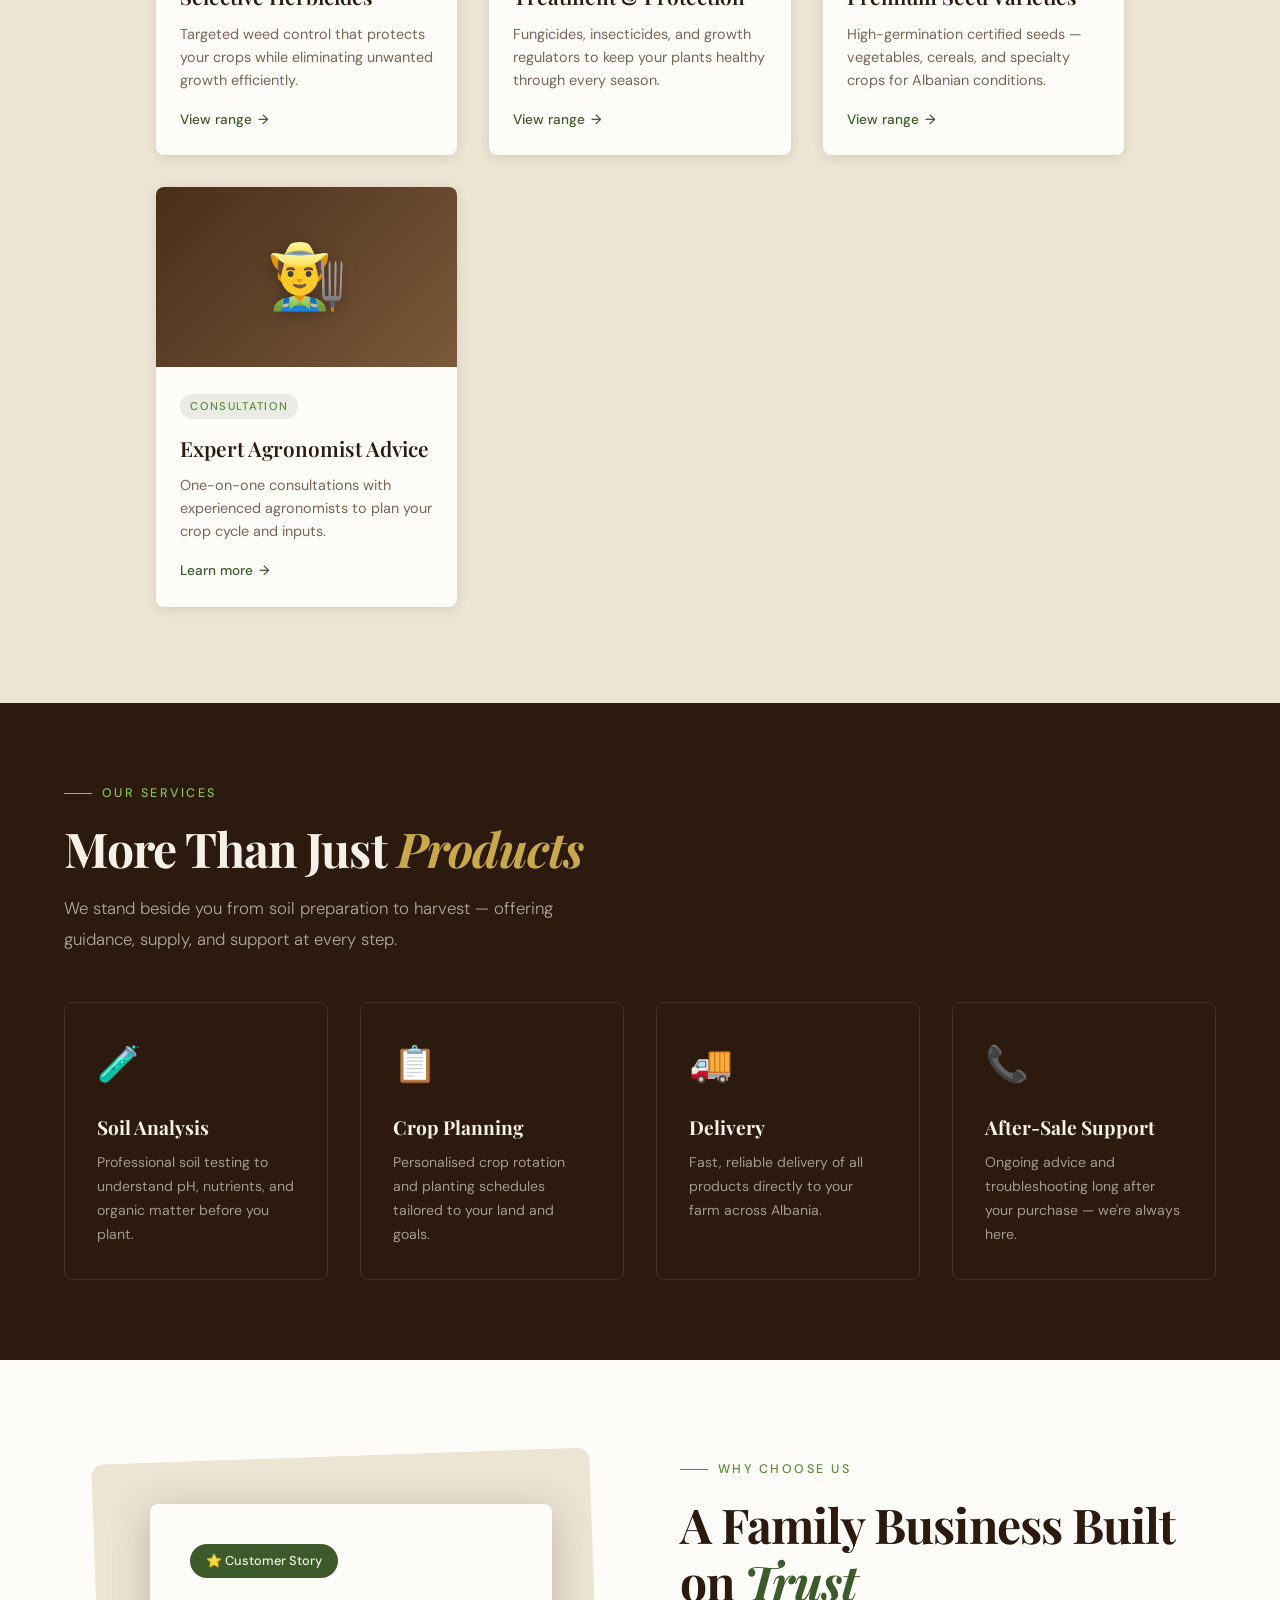
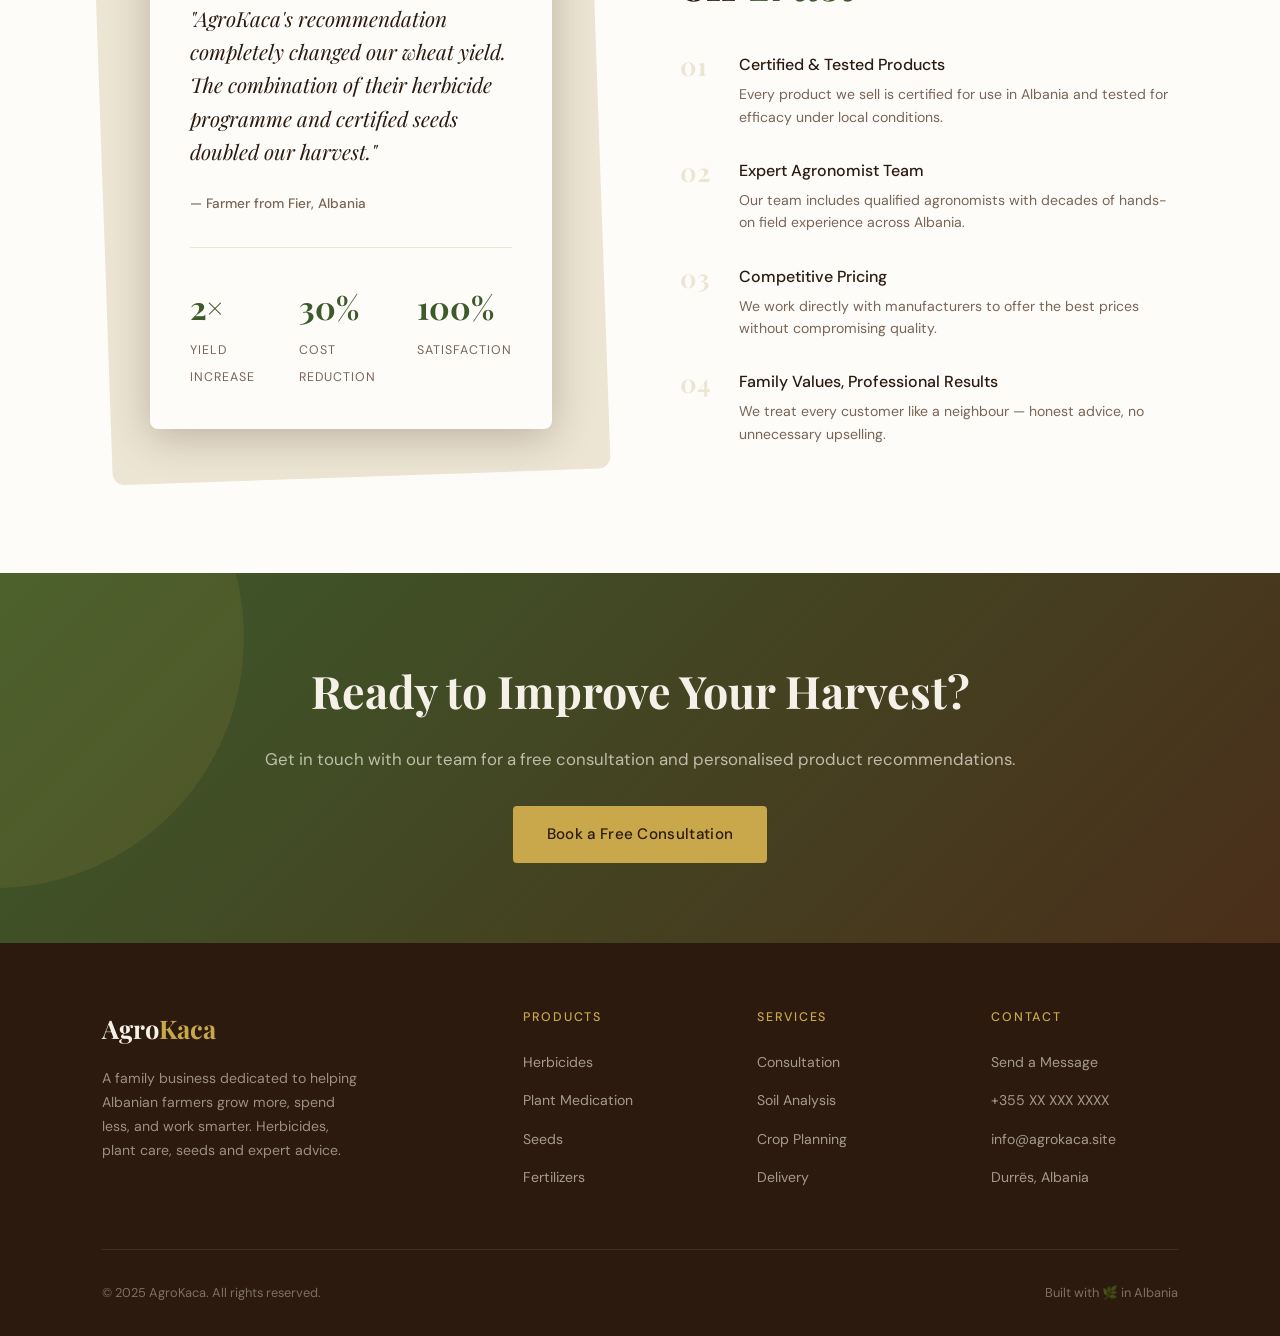
==== commit a28264bd: "Update index.html" ====
--- a/index.html
+++ b/index.html
@@ -27,7 +27,7 @@
   <!-- HERO -->
   <section class="hero">
     <div class="hero-text">
-      <p class="hero-eyebrow">Albanian Family Farm Business</p>
+      <p class="hero-eyebrow">Albanian Farm Business Ally</p>
       <h1>Your Fields Deserve the <em>Best Care</em></h1>
       <p>Premium herbicides, plant medication, and curated seeds — backed by expert agricultural consultation. Serving Albanian farmers with trust since day one.</p>
       <div class="btn-group">
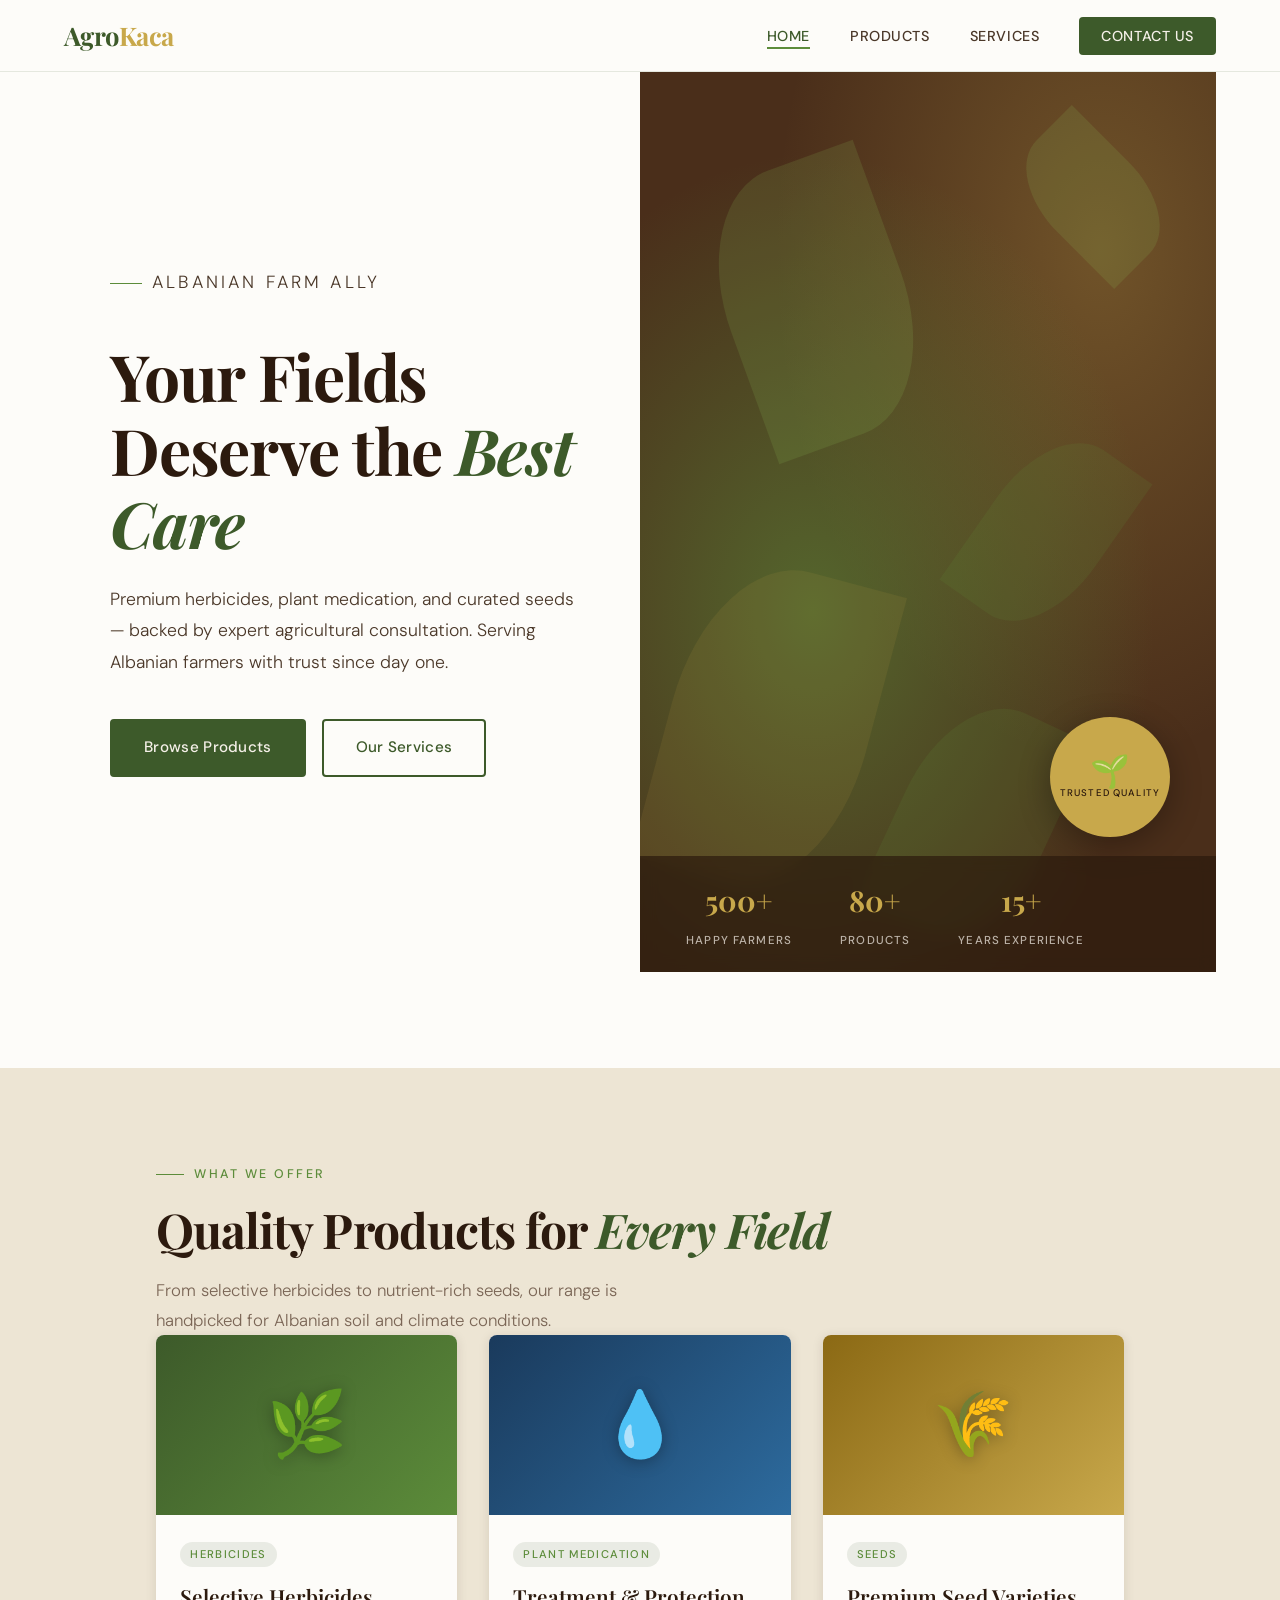
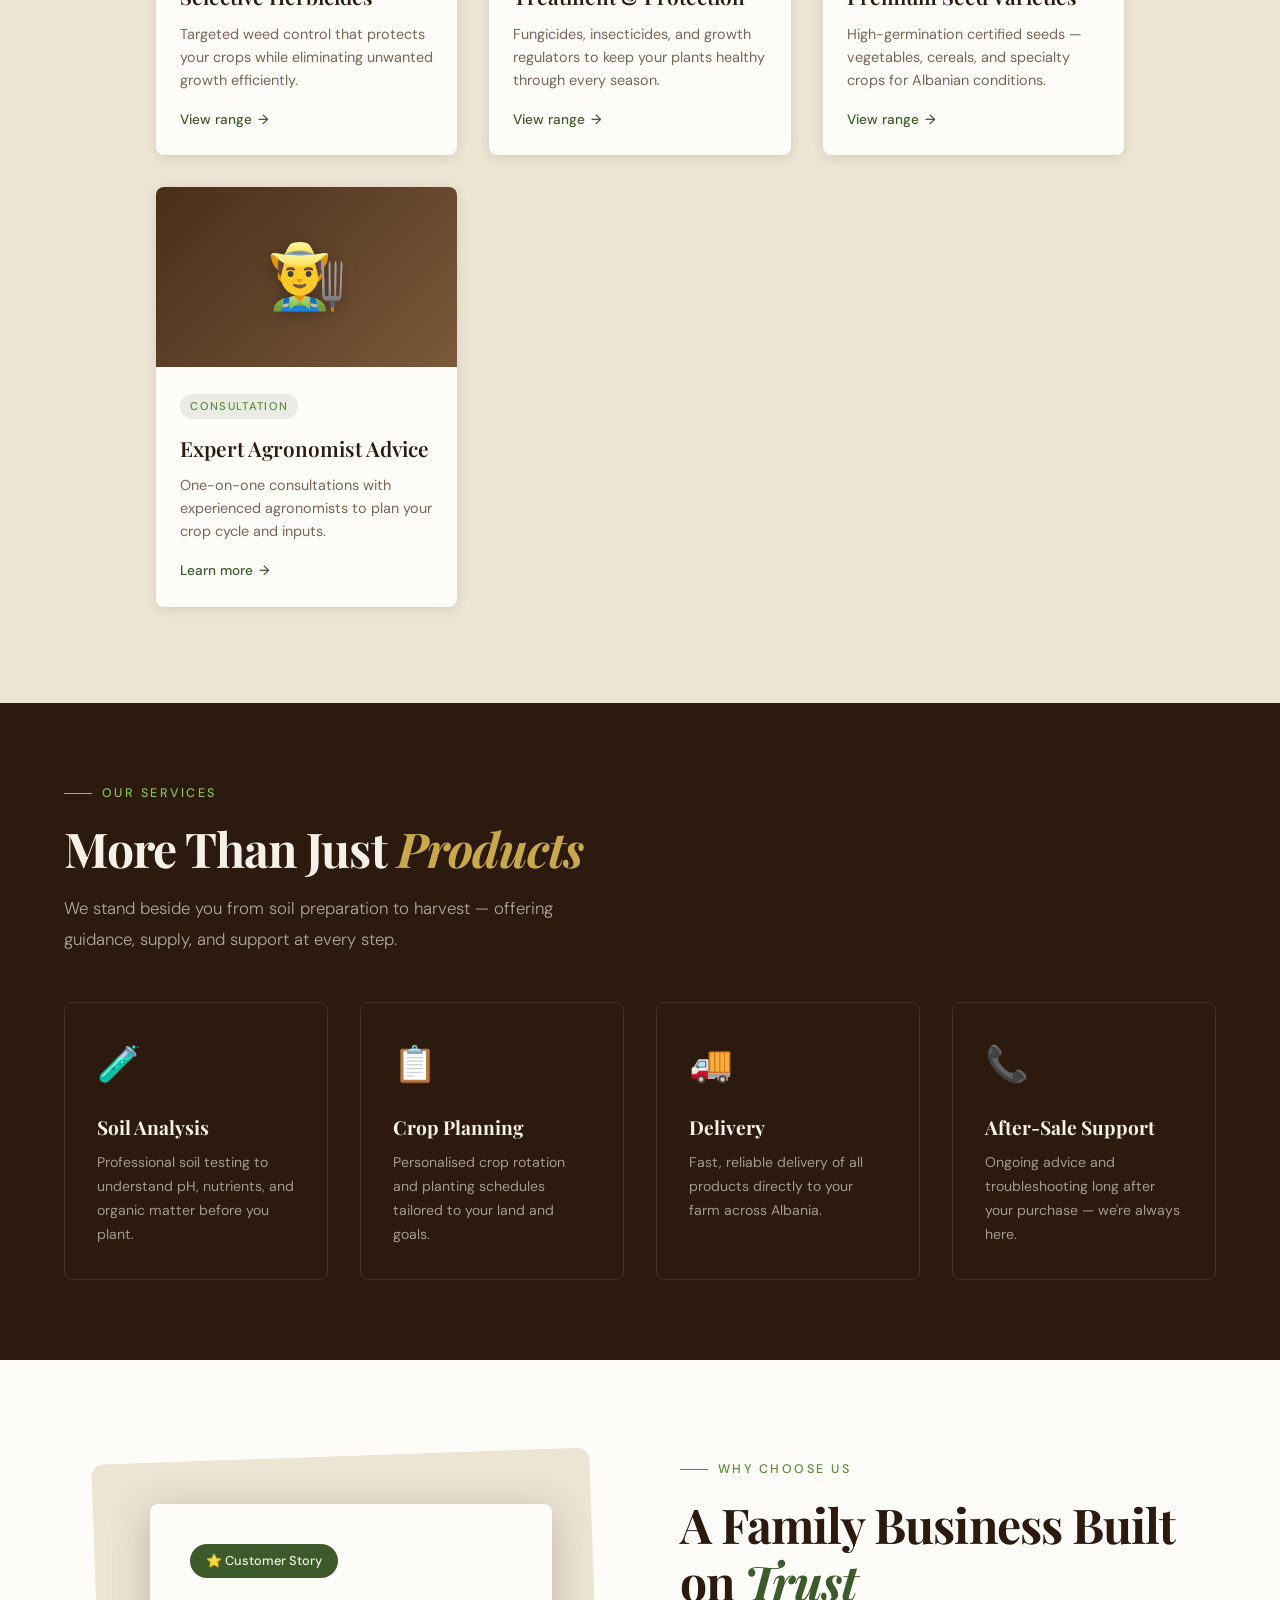
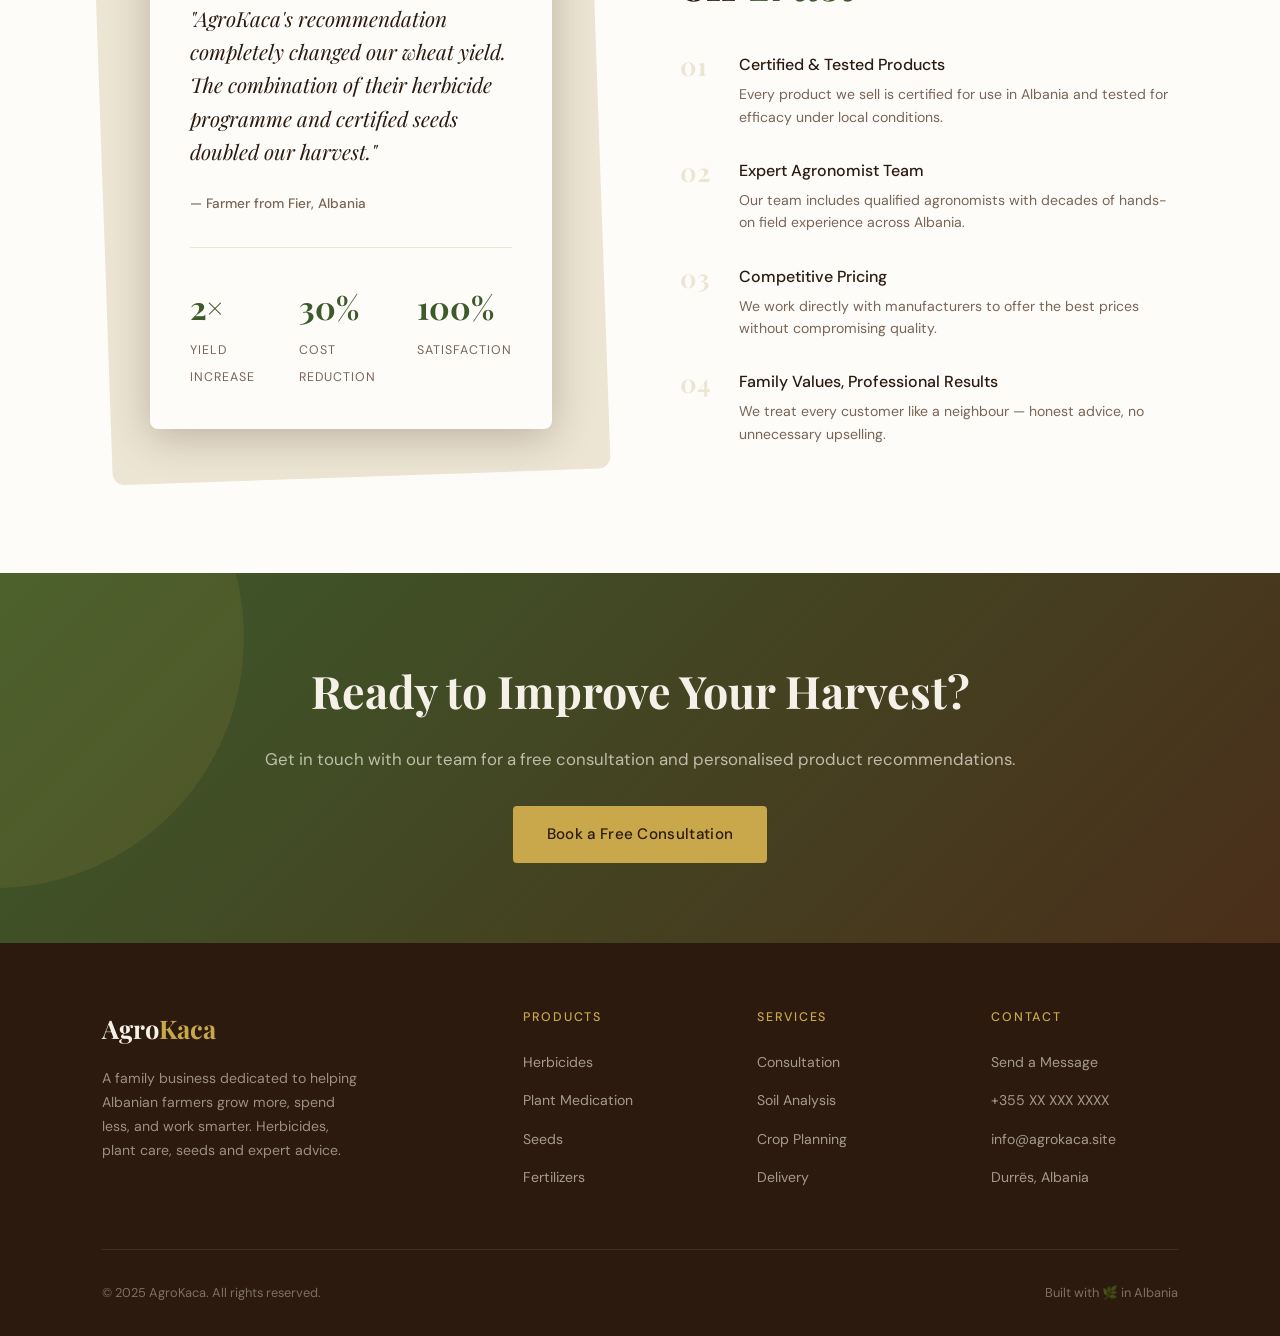
==== commit 70c256f0: "Update index.html" ====
--- a/index.html
+++ b/index.html
@@ -27,7 +27,7 @@
   <!-- HERO -->
   <section class="hero">
     <div class="hero-text">
-      <p class="hero-eyebrow">Albanian Farm Business Ally</p>
+      <p class="hero-eyebrow">Albanian Farm  Ally</p>
       <h1>Your Fields Deserve the <em>Best Care</em></h1>
       <p>Premium herbicides, plant medication, and curated seeds — backed by expert agricultural consultation. Serving Albanian farmers with trust since day one.</p>
       <div class="btn-group">
